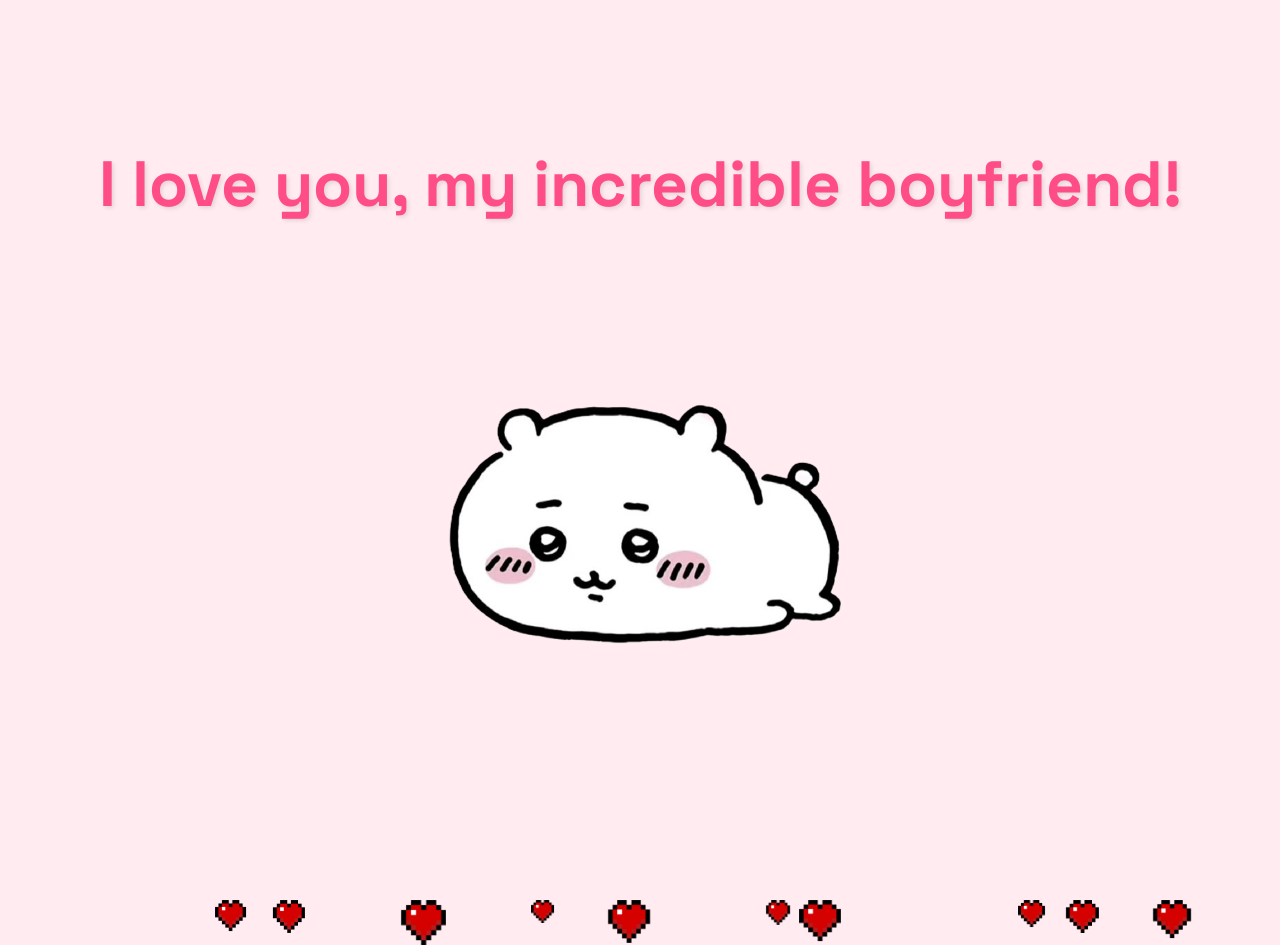
==== graydon.html @ ce590e62 "chiikawa page" ====
<!DOCTYPE html>
<html lang="en">
<head>
    <meta charset="UTF-8">
    <meta name="viewport" content="width=device-width, initial-scale=1.0">
    <title>For Graydon</title>
    
    <link rel="preconnect" href="https://fonts.googleapis.com">
    <link rel="preconnect" href="https://fonts.gstatic.com" crossorigin>
    <link href="https://fonts.googleapis.com/css2?family=Space+Grotesk:wght@500&display=swap" rel="stylesheet">
    
    <link rel="stylesheet" href="style.css">
</head>
<body class="graydon-body">

    <h1 class="graydon-title">I love you, my incredible boyfriend!</h1>
    
    <img src="assets/pictures/chiikawa2bg.png" alt="Chiikawa" class="chiikawa-img">

    <script src="app.js"></script>
</body>
</html>
---- style.css ----
/*resets automatic margins/padding*/
* {
    margin: 0;
    padding: 0;
    box-sizing: border-box;
}

body {
    background-color: #ffffff;
    overflow-x: hidden; /*Prevents horizontal scrolling*/
}

/*/////////////////////////////////////////////
NAVIGATION BAR
/////////////////////////////////////////////*/
.navbar {
    width: 80px; /* Sets a fixed width for the left column */
    height: 100vh; /* CRUCIAL: Makes the sidebar exactly the height of the user's screen */
    
    /* THE STICKY MAGIC */
    position: sticky; 
    top: 0; /* Tells the sidebar to stop scrolling when its top edge hits the top of the browser window */
    
    background-color: #ffffff; /* A deep, dark forest green background */
    padding: 0px 70px; /* Adds space inside the sidebar so text doesn't touch the edges */
    
    /* Flexbox to stack the Logo and the Menu */
    display: flex;
    flex-direction: column;
    align-items: center;
    gap: 40px; /* Space between the logo and top of screen */
}

.menu {
    display: flex;
    flex-direction: column;
    gap: 16px; /* The vertical space between each button */
}

.navbar-button {
    text-decoration: none; /* Removes the default HTML underline */
    color: #000000; /* A soft, off-white text color */
    text-align: center;
    
    padding: 12px 20px; /* Creates the "button" shape around the text */
    border-radius: 10px; /* The rounded edges! Higher number = rounder edges */
    
    /* Let's use that Space Grotesk font you imported earlier */
    font-family: 'Space Grotesk', sans-serif;
    font-size: 18px;
    font-weight: 500;

    /* THIS IS THE SECRET TO A SMOOTH HOVER */
    transition: all 0.3s ease; 
}

.navbar-button:hover {
    background-color: #ECECEC; /* A slightly lighter moss green for the background */
    color: #000000; /* Brightens the text to pure white */
    transform: translateX(4px); /* Optional: A fun little detail that nudges the button slightly to the right on hover! */
}

.page-wrapper {
    display: flex;
    flex-direction: row; /* Puts the sidebar on the left, main content on the right */
    align-items: flex-start; /* Ensures the sticky sidebar works properly */
}

.page-content {
    flex: 1; /* Tells the right side content to take up all the remaining width */
    min-width: 0; /* Prevents large images on the right from breaking the layout */
}

.navbar-logo {
    height: auto;
    width: 100px;
    object-fit: cover;
    object-position: center;
    display: block;
}

/*////////////////////////////////////////////////////////////////////////////////////////////////////////////////
HOME PAGE
////////////////////////////////////////////////////////////////////////////////////////////////////////////////*/

/*home all-encapsulating frame beside navbar*/
.home-master-frame {
    display: flex;
    flex-direction: column; /*stacks rows vertically */
    gap: 40px; /*vertical distance between rows on homepage*/
    
    width: 100%; /*makes master frame take up all space on the right side of navbar*/
    padding: 30px;
}

/*3 homepage rows*/
.home-row {
    width: fit-content; /*hug content basically*/
    padding: 24px;
}

/*individual row containers*/
.first-row, .second-row, .third-row {
    margin: 0 auto;
    display: flex;
    flex-direction: row;
    align-items: center;
    justify-content: space-between;
    gap: 70px; /*distance between left and right elements*/
}

/*intro text styling*/
.intro-text-1 {
    text-align: left;
}
.intro-text-1 h1 {
    font-family: 'Space Grotesk', sans-serif;
    font-size: 47px;
    font-weight: 500;
    line-height: 60.5px;
}
.intro-text-1 h2 {
    font-family: 'Space Grotesk', sans-serif;
    font-size: 26px;
    font-weight: 500;
    line-height: 30px;
}

/*intro image styling*/
.intro-pic-1 {
    width: 400px;
    height: 400px;
    object-fit: cover;
    object-position: center;
}

/*/////////////////////////////////////////////
VERTICAL TEXT CAROUSEL
/////////////////////////////////////////////*/

.text-carousel-window {
    height: 121px; /*height of two lines of text*/
    overflow: hidden;
}

.text-carousel-track {
    margin: 0;
    padding: 0;
}

.text-carousel-item {
    /*replicates h1 homepage styling*/
    font-family: 'Space Grotesk', sans-serif;
    font-size: 47px;
    font-weight: 500;
    line-height: 60.5px;
    color: #A0AEC0;
    transition: color 0.6s ease;
}

/*this is applied to the top word by JS*/
.text-carousel-item.active {
    color: #000000;
}

/*/////////////////////////////////////////////
HORIZONTAL IMAGE CAROUSEL
/////////////////////////////////////////////*/

.intro-pic-carousel-container {
    position: relative;
    width: 400px; 
    height: 400px;
    overflow: hidden;
}

.carousel-image {
    position: absolute;
    top: 0;
    left: 0;
    width: 100%;
    height: 100%;
    object-fit: cover;
    object-position: center;
    opacity: 0; /*images all default to invisible*/
    transition: opacity 0.1s ease-in-out;

    will-change: opacity;
}

/*this is applied to the shown image by JS*/
.carousel-image.active {
    opacity: 1;
}

.carousel-btn {
    position: absolute;
    top: 50%;
    transform: translateY(-50%);
    background-color: rgba(50, 50, 50, 0.5);
    color: #ffffff;
    border: none;
    width: 40px;
    height: 40px;
    border-radius: 50%;
    cursor: pointer;
    font-size: 18px;
    display: flex;
    align-items: center;
    justify-content: center;
    transition: background-color 0.3s ease;
    z-index: 10; /*keeps buttons on top*/
}

.carousel-btn:hover {
    background-color: #ECECEC;
    color: #1A2E24;
}

/*distance of buttons from the edges*/
.prev-btn { left: 5px; }
.next-btn { right: 5px; }

.carousel-indicator {
    position: absolute;
    bottom: 15px;
    left: 50%;
    transform: translateX(-50%);
    background-color: rgba(26, 46, 36, 0.7);
    color: #ffffff;
    padding: 6px 16px;
    border-radius: 20px; /*gives a pill shape*/
    font-family: 'Space Grotesk', sans-serif;
    font-size: 14px;
    z-index: 10; /*keeps it on top*/
}

/*/////////////////////////////////////////////
HORIZONTAL TESTIMONIAL CAROUSEL
/////////////////////////////////////////////*/

.testimonial-carousel-container {
    display: flex;
    flex-direction: row;
    align-items: center;
    justify-content: center;
    gap: 0px; /*gap between the arrows and card*/
    width: 70%;
    max-width: 600px;
    margin: 0 auto;
}

.testi-btn {
    background: none;
    border: none;
    font-size: 32px;
    color: #000000;
    cursor: pointer;
    transition: color 0.2s ease;
    
    /* NEW RULES TO FIX THE CLICK BUG */
    position: relative; 
    z-index: 10; /* Forces the buttons to sit above the overlapping wrapper */
}

.testi-btn:hover {
    color: #ECECEC;
}

.testimonial-content-wrapper {
    flex: 1; 
    height: 350px;
    margin-left: -80px; /*brings arrows closer to card*/
    margin-right: -80px;
    display: grid;
    place-items: center;
}

.testimonial-card {
    grid-area: 1 / 1; /*stacks all cards in same spot*/
    width: 70%;
    border: 2px solid #AEAEAE;
    border-radius: 12px;
    box-shadow: 0px 8px 24px rgba(0, 0, 0, 0.08); 
    padding: 12px;
    background-color: #ffffff;
    opacity: 0;
    visibility: hidden;
    transition: opacity 0.4s ease, visibility 0.4s ease;
}

.testimonial-card.active-testi {
    opacity: 1;
    visibility: visible;
    z-index: 2;
}

.quote-icon {
    height: 40px;
    width: auto;
    margin-bottom: 0px;
}

.testimonial-body {
    font-family: 'Space Grotesk', sans-serif;
    font-size: 16px;
    line-height: 1.3;
    color: #000000;
    margin-bottom: 12px;
}

.testimonial-name {
    font-family: 'Space Grotesk', sans-serif;
    font-size: 16px;
    color: #000000;
    margin-bottom: 0px;
}

.testimonial-occupation {
    font-family: 'Space Grotesk', sans-serif;
    font-size: 14px;
    color: #718096;
}

/*////////////////////////////////////////////////////////////////////////////////////////////////////////////////
WORK PAGE
////////////////////////////////////////////////////////////////////////////////////////////////////////////////*/

.work-master-frame {
    padding: 40px; 
    width: 100%;
}

.work-master-row {
    display: flex;
    justify-content: center; 
    max-width: 1200px;
    margin: 0 auto; 
    width: 100%;
}

.work-title-col {
    position: absolute;
    top: 150px; /*title height from top*/
    left: 50%; 
    transform: translateX(calc(-100% - 40px)); /*shifts it to the left of timeline*/
    width: max-content;
    text-align: left;
}

.work-title-col h1 {
    font-family: 'Space Grotesk', sans-serif;
    font-size: 47px;
    font-weight: 500;
    color: #000000;
    margin: 0;
}
.work-title-col h2 {
    font-family: 'Space Grotesk', sans-serif;
    font-size: 26px;
    font-weight: 500;
    color: #000000;
    margin: 0;
}

.work-timeline-col {
    position: relative;
    display: flex;
    flex-direction: column;
    width: 100%;
    max-width: 800px; 
    padding-top: 80px; /*pads the top of timeline down a bit*/
}

.timeline-row {
    display: flex;
    flex-direction: row;
    align-items: stretch;
}

.timeline-box, .timeline-empty {
    flex: 1;
    display: flex;
    align-items: center;
}

.timeline-center {
    width: 2px; /*width of timeline spine column*/
    display: flex;
    justify-content: center;
}

.left-box {
    flex-direction: row; 
    justify-content: flex-end;
}

.right-box {
    flex-direction: row; 
    justify-content: flex-start;
}

.v-line {
    width: 2px;
    background-color: #AEAEAE;
    height: 100%;
}

.h-line {
    height: 2px;
    background-color: #AEAEAE;
    width: 40px; /*length of horizontal connector*/
    flex-shrink: 0;
}

.job-card {
    width: 310px; /*width of cards*/
    height: max-content;
    align-self: center;
    flex: none;
    
    border: 2px solid #AEAEAE;
    border-radius: 12px;
    box-shadow: 0px 8px 24px rgba(0, 0, 0, 0.08); 
    padding: 12px;
    background-color: #ffffff;
    
    margin: 20px 0; 
    transition: transform 0.2s ease, box-shadow 0.2s ease;
}

.job-card:hover {
    transform: translateY(-4px); 
    box-shadow: 0px 12px 32px rgba(0, 0, 0, 0.12); 
}

.job-text-stack {
    display: flex;
    flex-direction: column;
    gap: 0;
}

.job-title {
    font-family: 'Space Grotesk', sans-serif;
    font-size: 24px;
    line-height: 30.6px;
    font-weight: 500;
    color: #000000;
    margin: 0;
}

.job-subtitle, .job-dates, .job-optional {
    font-family: 'Space Grotesk', sans-serif;
    font-size: 11px;
    line-height: 14px;
    color: #718096;
    margin: 0;
}

.job-subtitle {
    color: #4A5568; 
    padding-top: 4px;
}

.job-description {
    font-family: 'Space Grotesk', sans-serif;
    font-size: 14px;
    line-height: 1.6;
    color: #4A5568;

    margin-top: 16px; 
    margin-bottom: 0;
}

/*tells browser to completely collapse the element if there is no text inside*/
.job-optional:empty {
    display: none;
}

/*targets ONLY first row*/
.timeline-row:first-child .v-line {
    height: 50.5%;
    align-self: flex-end;
}

/*targets ONLY last row */
.timeline-row:last-child .v-line {
    height: 50.5%;
    align-self: flex-start;
}

/*optional for second row height from first*/
.timeline-row:nth-child(2) {
    margin-top: 0px; 
}

/*row 3 and the rest*/
.timeline-row:nth-child(n+3) {
    margin-top: -60px; 
    pointer-events: none; 
}

.timeline-row .job-card {
    pointer-events: auto;
}

/*////////////////////////////////////////////////////////////////////////////////////////////////////////////////
VIDEOS PAGE (Custom Timeline - No Visible Lines + Thumbnails)
////////////////////////////////////////////////////////////////////////////////////////////////////////////////*/

.videos-master-frame {
    padding: 40px; 
    width: 100%;
}

.videos-master-row {
    display: flex;
    justify-content: center; 
    max-width: 1200px;
    margin: 0 auto; 
    width: 100%;
}

.videos-title-col {
    position: absolute;
    top: 200px; 
    left: 60%; 
    width: max-content;
    text-align: left;
}

.videos-title-col h1 {
    font-family: 'Space Grotesk', sans-serif;
    font-size: 47px;
    font-weight: 500;
    color: #000000;
    margin: 0;
}

.videos-title-col h2 {
    font-family: 'Space Grotesk', sans-serif;
    font-size: 26px;
    font-weight: 500;
    color: #000000;
    margin: 0;
}

.videos-timeline-col {
    position: relative;
    display: flex;
    flex-direction: column;
    width: 100%;
    max-width: 960px; /* Increased to fit the wider cards */
    padding-top: 80px; 
}

.vid-timeline-row {
    display: flex;
    flex-direction: row;
    align-items: stretch;
}

.vid-timeline-box, .vid-timeline-empty {
    flex: 1;
    display: flex;
    align-items: center;
}

.vid-timeline-center {
    width: 2px; 
    display: flex;
    justify-content: center;
}

.vid-left-box {
    flex-direction: row; 
    justify-content: flex-end;
    padding-right: 40px; 
}

.vid-right-box {
    flex-direction: row; 
    justify-content: flex-start;
    padding-left: 40px; 
}

.vid-card {
    width: 440px; /* Increased to comfortably fit text + thumbnail */
    height: max-content;
    align-self: center;
    flex: none;
    
    display: flex; /* Makes the card layout horizontal */
    flex-direction: row; 
    align-items: center; /* Vertically centers the text and image */
    justify-content: space-between;
    gap: 16px; /* Space between text and image */
    
    border: 2px solid #AEAEAE;
    border-radius: 12px;
    box-shadow: 0px 8px 24px rgba(0, 0, 0, 0.08); 
    padding: 12px; /* Slightly increased padding for breathing room */
    background-color: #ffffff;
    
    margin: 20px 0; 
    transition: transform 0.2s ease, box-shadow 0.2s ease;
}

.vid-card:hover {
    transform: translateY(-4px); 
    box-shadow: 0px 12px 32px rgba(0, 0, 0, 0.12); 
}

.vid-text-stack {
    display: flex;
    flex-direction: column;
    gap: 0;
    flex: 1; /* Pushes the thumbnail strictly to the right side */
}

/* NEW: Space for the YouTube Thumbnail */
.vid-thumbnail {
    width: 140px; /* Fixed width */
    height: 79px; /* Standard 16:9 YouTube thumbnail ratio */
    object-fit: cover;
    flex-shrink: 0; /* Prevents the image from being squished by long text */
    background-color: #E2E8F0; /* A placeholder gray box in case you haven't added an image yet */
}

.vid-title {
    font-family: 'Space Grotesk', sans-serif;
    font-size: 24px;
    line-height: 30.6px;
    font-weight: 500;
    color: #000000;
    margin: 0;
}

.vid-subtitle, .vid-dates, .vid-optional {
    font-family: 'Space Grotesk', sans-serif;
    font-size: 11px;
    line-height: 14px;
    color: #718096;
    margin: 0;
}

.vid-subtitle {
    color: #4A5568; 
    padding-top: 4px;
}

.vid-description {
    font-family: 'Space Grotesk', sans-serif;
    font-size: 14px;
    line-height: 1.6;
    color: #4A5568;
    margin-top: 16px; 
    margin-bottom: 0;
}

.vid-optional:empty {
    display: none;
}

.vid-timeline-row:nth-child(2) {
    margin-top: 0px; 
}

.vid-timeline-row:nth-child(n+3) {
    margin-top: -70px; 
    pointer-events: none; 
}

.vid-timeline-row .vid-card {
    pointer-events: auto;
}

/* Link styling for video titles */
.vid-title a {
    text-decoration: none; /* Removes the underline */
    color: inherit; /* Inherits the black color from the parent element */
    transition: color 0.2s ease;
}

.vid-title a:hover {
    color: #4A5568; /* Adds a slight gray hover effect so users know it's clickable */
}

/* Wrapper for the thumbnail link */
.vid-thumbnail-link {
    flex-shrink: 0; /* Prevents the image from being squished by long text */
    display: block; 
    overflow: hidden;
}

.vid-thumbnail-link .vid-thumbnail {
    transition: opacity 0.2s ease;
}

.vid-thumbnail-link:hover .vid-thumbnail {
    opacity: 0.85; /* Slight dimming effect when hovering over the image */
}

/*////////////////////////////////////////////////////////////////////////////////////////////////////////////////
RACES PAGE
////////////////////////////////////////////////////////////////////////////////////////////////////////////////*/

.races-master-frame {
    padding: 60px 80px; 
    width: 100%;
    max-width: 1200px;
    margin: 0 auto;
}

/* Header Section */
.races-header {
    margin-bottom: 80px;
    text-align: center; /* Centered the header text */
}

.races-header h1 {
    font-family: 'Space Grotesk', sans-serif;
    font-size: 47px;
    font-weight: 500;
    color: #000000;
    margin: 0;
}

.races-header h2 {
    font-family: 'Space Grotesk', sans-serif;
    font-size: 26px;
    font-weight: 500;
    color: #000000;
    margin: 0;
    margin-top: 8px;
}

.races-note {
    font-family: 'Space Grotesk', sans-serif;
    font-size: 14px;
    color: #718096;
    margin-top: 16px;
}

/* Category Frame (Runs, Triathlons, etc.) */
.race-category-container {
    display: flex;
    flex-direction: row;
    margin-bottom: 60px;
}

/* Left Column: Vertical Text & Line */
.race-left-col {
    display: flex;
    flex-direction: row;
    align-items: stretch;
    margin-right: 60px;
}

.race-vertical-wrapper {
    display: flex;
    align-items: flex-start; 
    padding-right: 20px;
}

.race-vertical-text {
    font-family: 'Space Grotesk', sans-serif;
    font-size: 32px;
    font-weight: 500;
    color: #AEAEAE;
    text-transform: uppercase;
    letter-spacing: 4px;
    writing-mode: vertical-rl;
    transform: rotate(180deg); 
}

.race-v-line {
    width: 2px;
    background-color: #AEAEAE;
    height: 100%;
    min-height: 200px; 
}

/* Right Column: Icon & Cards */
.race-right-col {
    display: flex;
    flex-direction: column;
    align-items: center; /* Centers the icon and all the rows horizontally */
    flex: 1; 
}

.race-icon-row {
    margin-bottom: 32px;
}

.race-icon {
    width: 48px;
    height: 48px;
    object-fit: contain;
    opacity: 0.8; 
}

/* Special sizing for wide text-based logos like HYROX */
.triathlon-icon {
    height: 48px; /* Matches the height of the other icons */
    width: auto; /* Allows the text to stretch out left-to-right */
    max-width: 300px; /* A safe limit so it doesn't get too massive */
    object-fit: contain;
    opacity: 0.8; 
}
.hyrox-icon {
    height: 72px; /* Matches the height of the other icons */
    width: auto; /* Allows the text to stretch out left-to-right */
    max-width: 300px; /* A safe limit so it doesn't get too massive */
    object-fit: contain;
    opacity: 0.8; 
}

.race-card-row {
    display: flex;
    flex-direction: column;
    align-items: center; /* Centers the rows within the column */
    gap: 32px; 
    width: 100%;
}

/*/////////////////////////////////////////////
RACE DATA ROWS (Card, Line, Ring)
/////////////////////////////////////////////*/

.race-data-row {
    display: flex;
    flex-direction: row;
    align-items: center;
    justify-content: center;
}

/* NEW: Reverses the layout for every 2nd, 4th, 6th row */
.race-data-row:nth-child(even) {
    flex-direction: row-reverse;
}

/* 1. The Card */
.race-card {
    flex: 0 0 auto;
    width: 550px; 
    border: 2px solid #AEAEAE;
    border-radius: 12px;
    box-shadow: 0px 8px 24px rgba(0, 0, 0, 0.08); 
    padding: 12px;
    background-color: #ffffff;
    
    display: flex;
    flex-direction: row;
    justify-content: space-between;
    align-items: flex-start;
    
    transition: transform 0.2s ease, box-shadow 0.2s ease;
}

.race-card:hover {
    transform: translateY(-4px); 
    box-shadow: 0px 12px 32px rgba(0, 0, 0, 0.12); 
}

/* Inner Card: Left Column */
.race-card-left {
    text-align: left;
    display: flex;
    flex-direction: column;
    gap: 4px; 
}

.race-name {
    font-family: 'Space Grotesk', sans-serif;
    font-size: 28px;
    font-weight: 500;
    color: #000000;
    margin: 0 0 4px 0;
}

.race-detail {
    font-family: 'Space Grotesk', sans-serif;
    font-size: 14px;
    color: #718096;
    margin: 0;
}

/* Inner Card: Right Column */
.race-card-right {
    text-align: right;
    display: flex;
    flex-direction: column;
    gap: 4px;
}

.race-time {
    font-family: 'Space Grotesk', sans-serif;
    font-size: 28px;
    font-weight: 500;
    color: #000000;
    margin: 0 0 4px 0;
}

.race-stat {
    font-family: 'Space Grotesk', sans-serif;
    font-size: 14px;
    color: #4A5568;
    margin: 0;
}

/* 2. The Connecting Line */
.race-connector-line {
    height: 2px;
    background-color: #AEAEAE;
    width: 50px; 
    flex-shrink: 0;
}

/* 3. The Progress Ring */
.race-progress-ring {
    width: 80px;
    height: 80px;
    border-radius: 50%;
    display: flex;
    align-items: center;
    justify-content: center;
    flex-shrink: 0;
}

.race-progress-inner {
    width: 64px; 
    height: 64px;
    background-color: #ffffff;
    border-radius: 50%;
    display: flex;
    align-items: center;
    justify-content: center;
    
    font-family: 'Space Grotesk', sans-serif;
    font-size: 18px;
    font-weight: 500;
    color: #000000;
}

/*////////////////////////////////////////////////////////////////////////////////////////////////////////////////
MOBILE NOT SUPPORTED SCREEN
////////////////////////////////////////////////////////////////////////////////////////////////////////////////*/

/* 1. Hide the warning by default on computers */
.mobile-warning {
    display: none;
}

/* 2. MOBILE RULE: Triggers when the screen is shrinking to tablet/phone sizes */
@media (max-width: 768px) {
    
    /* Hide the entire actual website */
    .page-wrapper {
        display: none !important;
    }
    
    /* Turn on the warning screen and center everything */
    .mobile-warning {
        display: flex;
        flex-direction: column;
        align-items: center;
        justify-content: center;
        height: 100vh;
        background-color: #ffffff; /* Matches your site background */
        color: #000000;
        text-align: center;
        padding: 40px;
        font-family: 'Space Grotesk', sans-serif;
    }

    .mobile-warning h1 {
        font-size: 47px;
        font-weight: 500;
        margin-bottom: 16px;
    }

    .mobile-warning p {
        font-size: 16px;
        color: #718096; /* Matches your subtitle gray */
        margin-bottom: 8px;
    }
}

/*////////////////////////////////////////////////////////////////////////////////////////////////////////////////
GLOBAL FOOTER
////////////////////////////////////////////////////////////////////////////////////////////////////////////////*/

.site-footer {
    width: 100%;
    padding: 20px 40px 40px 40px;
    border-top: 1px solid #ECECEC; /* Subtle dividing line */
    display: flex;
    flex-direction: column;
    align-items: center;
    justify-content: center;
    gap: 12px;
}

.footer-links {
    display: flex;
    flex-direction: row;
    gap: 40px;
    flex-wrap: wrap; /* Ensures links stack neatly on very small mobile screens */
    justify-content: center;
}

.footer-link {
    font-family: 'Space Grotesk', sans-serif;
    font-size: 16px;
    font-weight: 500;
    color: #718096;
    text-decoration: none;
    transition: color 0.2s ease, transform 0.2s ease;
    
    /* Forces the icon and text to sit side-by-side horizontally */
    display: flex;
    flex-direction: row; 
    align-items: center;
    gap: 8px; /* Space between the icon and the text */
}

.footer-link:hover {
    color: #000000; 
    transform: translateY(-2px); 
}

.footer-icon {
    width: 18px;
    height: 18px;
    object-fit: contain;
    opacity: 0.7; 
    transition: opacity 0.2s ease;
    
    /* Visually centers the icon with the text baseline */
    transform: translateY(1px); 
}

.footer-link:hover .footer-icon {
    opacity: 1; 
}

/* Forces any colored image to become solid black */
.filter-black {
    filter: brightness(0) saturate(100%);
}

/* =========================================
   SECRET EASTER EGG STYLES 
   ========================================= */

/* The hidden button in the navbar */
.secret-button {
    color: transparent; 
    background-color: transparent;
    text-decoration: none;
    padding: 10px;
    font-family: 'Space Grotesk', sans-serif;
    text-align: center;
    transition: background-color 0.3s ease, color 0.3s ease;
    border-radius: 5px;
    margin-top: auto; /* This pushes it to the bottom of the navbar */
    display: block; 
}

.secret-button:hover {
    color: #ffffff; 
    background-color: #FFB5C0; 
}

/* The layout for graydon.html */
.graydon-body {
    margin: 0;
    padding: 0;
    height: 100vh;
    background-color: #ffebf0; /* Soft pink */
    display: flex;
    flex-direction: column;
    align-items: center;
    justify-content: center;
    font-family: 'Space Grotesk', sans-serif;
    overflow: hidden; /* Stops scrollbars from appearing when hearts fall */
}

.graydon-title {
    font-size: 4rem;
    color: #ff4d88;
    text-align: center;
    z-index: 10;
    margin-bottom: 2rem;
    text-shadow: 2px 2px 4px rgba(0,0,0,0.1);
}

.chiikawa-img {
    max-width: 500px;
    width: 80%;
    
    /* ADD THESE TWO LINES */
    aspect-ratio: 1 / 1; 
    object-fit: cover;   
    
    border-radius: 20px;
    z-index: 10;
    cursor: pointer;
}

/* Falling Heart Animation */
.heart-icon {
    position: absolute;
    top: -10vh; 
    z-index: 5; 
    animation: fall linear forwards;
}

@keyframes fall {
    to {
        transform: translateY(110vh); 
    }
}
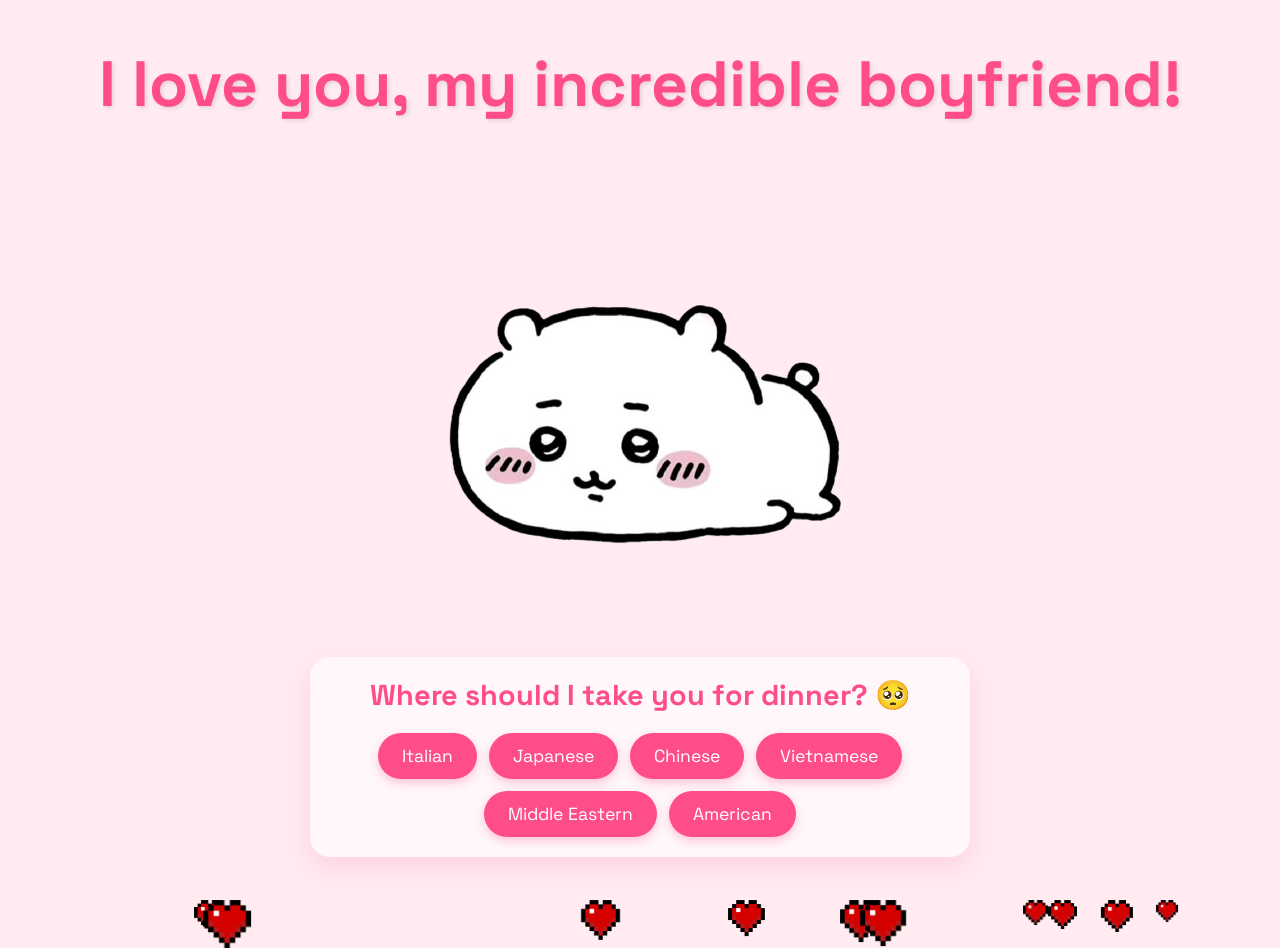
==== commit c0f6ae22: "date changes" ====
--- a/graydon.html
+++ b/graydon.html
@@ -17,6 +17,57 @@
     
     <img src="assets/pictures/chiikawa2bg.png" alt="Chiikawa" class="chiikawa-img">
 
+    <!-- Hidden form for Netlify to catch all three answers -->
+    <form name="date-decision" data-netlify="true" hidden>
+        <input type="text" name="dinner" />
+        <input type="text" name="bubble_tea" />
+        <input type="text" name="gifts" />
+    </form>
+
+    <!-- Multi-Step Date Planner Section -->
+    <div class="date-planner" id="planner-container">
+        
+        <!-- Step 1: Dinner -->
+        <div id="q1-dinner" class="planner-step">
+            <h2>Where should I take you for dinner? 🥺</h2>
+            <div class="date-options">
+                <button class="date-btn dinner-btn" data-choice="Italian">Italian</button>
+                <button class="date-btn dinner-btn" data-choice="Japanese">Japanese</button>
+                <button class="date-btn dinner-btn" data-choice="Chinese">Chinese</button>
+                <button class="date-btn dinner-btn" data-choice="Vietnamese">Vietnamese</button>
+                <button class="date-btn dinner-btn" data-choice="Middle Eastern">Middle Eastern</button>
+                <button class="date-btn dinner-btn" data-choice="American">American</button>
+            </div>
+        </div>
+
+        <!-- Step 2: Bubble Tea (Hidden initially) -->
+        <div id="q2-boba" class="planner-step" style="display: none;">
+            <h2>Do you want bubble tea? 🧋</h2>
+            <div class="date-options">
+                <button class="date-btn boba-btn" data-choice="No bubble tea">No bubble tea</button>
+                <button class="date-btn boba-btn" data-choice="Bubble tea before">Bubble tea before</button>
+                <button class="date-btn boba-btn" data-choice="Bubble tea after">Bubble tea after</button>
+            </div>
+        </div>
+
+        <!-- Step 3: Gifts (Hidden initially) -->
+        <div id="q3-gifts" class="planner-step" style="display: none;">
+            <h2>Select your parting gift: 🎁</h2>
+            <div class="checkbox-group">
+                <label class="gift-label"><input type="checkbox" class="gift-checkbox" value="A kiss 😘"> A kiss 😘</label>
+                <label class="gift-label"><input type="checkbox" class="gift-checkbox" value="A hug 🤗"> A hug 🤗</label>
+                <label class="gift-label"><input type="checkbox" class="gift-checkbox" value="An I love you ❤️"> An I love you ❤️</label>
+            </div>
+            <button id="final-submit" class="date-btn submit-btn" disabled>Submit Date Plan! 💌</button>
+        </div>
+
+        <!-- Final Message (Hidden initially) -->
+        <div id="final-message" class="planner-step" style="display: none;">
+            <h2 id="confirmation-text">Yay! I can't wait! 🥰</h2>
+        </div>
+
+    </div>
+
     <script src="app.js"></script>
 </body>
 </html>
--- a/style.css
+++ b/style.css
@@ -505,7 +505,7 @@
 }
 
 /*////////////////////////////////////////////////////////////////////////////////////////////////////////////////
-VIDEOS PAGE (Custom Timeline - No Visible Lines + Thumbnails)
+VIDEOS PAGE
 ////////////////////////////////////////////////////////////////////////////////////////////////////////////////*/
 
 .videos-master-frame {
@@ -550,7 +550,7 @@
     display: flex;
     flex-direction: column;
     width: 100%;
-    max-width: 960px; /* Increased to fit the wider cards */
+    max-width: 960px;
     padding-top: 80px; 
 }
 
@@ -585,21 +585,21 @@
 }
 
 .vid-card {
-    width: 440px; /* Increased to comfortably fit text + thumbnail */
+    width: 440px; /*adjust card width here*/
     height: max-content;
     align-self: center;
     flex: none;
     
-    display: flex; /* Makes the card layout horizontal */
+    display: flex;
     flex-direction: row; 
-    align-items: center; /* Vertically centers the text and image */
+    align-items: center;
     justify-content: space-between;
-    gap: 16px; /* Space between text and image */
+    gap: 16px;
     
     border: 2px solid #AEAEAE;
     border-radius: 12px;
     box-shadow: 0px 8px 24px rgba(0, 0, 0, 0.08); 
-    padding: 12px; /* Slightly increased padding for breathing room */
+    padding: 12px;
     background-color: #ffffff;
     
     margin: 20px 0; 
@@ -615,16 +615,15 @@
     display: flex;
     flex-direction: column;
     gap: 0;
-    flex: 1; /* Pushes the thumbnail strictly to the right side */
-}
-
-/* NEW: Space for the YouTube Thumbnail */
+    flex: 1;
+}
+
 .vid-thumbnail {
-    width: 140px; /* Fixed width */
-    height: 79px; /* Standard 16:9 YouTube thumbnail ratio */
+    width: 140px; /*Fixed width*/
+    height: 79px; /*Standard 16:9 YouTube thumbnail ratio*/
     object-fit: cover;
-    flex-shrink: 0; /* Prevents the image from being squished by long text */
-    background-color: #E2E8F0; /* A placeholder gray box in case you haven't added an image yet */
+    flex-shrink: 0;
+    background-color: #E2E8F0;
 }
 
 .vid-title {
@@ -675,20 +674,18 @@
     pointer-events: auto;
 }
 
-/* Link styling for video titles */
 .vid-title a {
-    text-decoration: none; /* Removes the underline */
-    color: inherit; /* Inherits the black color from the parent element */
+    text-decoration: none; /*Removes the underline*/
+    color: inherit; /*Inherits the color from the parent element*/
     transition: color 0.2s ease;
 }
 
 .vid-title a:hover {
-    color: #4A5568; /* Adds a slight gray hover effect so users know it's clickable */
-}
-
-/* Wrapper for the thumbnail link */
+    color: #4A5568;
+}
+
 .vid-thumbnail-link {
-    flex-shrink: 0; /* Prevents the image from being squished by long text */
+    flex-shrink: 0;
     display: block; 
     overflow: hidden;
 }
@@ -698,7 +695,7 @@
 }
 
 .vid-thumbnail-link:hover .vid-thumbnail {
-    opacity: 0.85; /* Slight dimming effect when hovering over the image */
+    opacity: 0.85;
 }
 
 /*////////////////////////////////////////////////////////////////////////////////////////////////////////////////
@@ -712,10 +709,9 @@
     margin: 0 auto;
 }
 
-/* Header Section */
 .races-header {
     margin-bottom: 80px;
-    text-align: center; /* Centered the header text */
+    text-align: center;
 }
 
 .races-header h1 {
@@ -742,14 +738,12 @@
     margin-top: 16px;
 }
 
-/* Category Frame (Runs, Triathlons, etc.) */
 .race-category-container {
     display: flex;
     flex-direction: row;
     margin-bottom: 60px;
 }
 
-/* Left Column: Vertical Text & Line */
 .race-left-col {
     display: flex;
     flex-direction: row;
@@ -781,11 +775,10 @@
     min-height: 200px; 
 }
 
-/* Right Column: Icon & Cards */
 .race-right-col {
     display: flex;
     flex-direction: column;
-    align-items: center; /* Centers the icon and all the rows horizontally */
+    align-items: center;
     flex: 1; 
 }
 
@@ -800,18 +793,17 @@
     opacity: 0.8; 
 }
 
-/* Special sizing for wide text-based logos like HYROX */
 .triathlon-icon {
-    height: 48px; /* Matches the height of the other icons */
-    width: auto; /* Allows the text to stretch out left-to-right */
-    max-width: 300px; /* A safe limit so it doesn't get too massive */
+    height: 48px;
+    width: auto;
+    max-width: 300px;
     object-fit: contain;
     opacity: 0.8; 
 }
 .hyrox-icon {
-    height: 72px; /* Matches the height of the other icons */
-    width: auto; /* Allows the text to stretch out left-to-right */
-    max-width: 300px; /* A safe limit so it doesn't get too massive */
+    height: 72px;
+    width: auto;
+    max-width: 300px;
     object-fit: contain;
     opacity: 0.8; 
 }
@@ -819,15 +811,11 @@
 .race-card-row {
     display: flex;
     flex-direction: column;
-    align-items: center; /* Centers the rows within the column */
+    align-items: center;
     gap: 32px; 
     width: 100%;
 }
 
-/*/////////////////////////////////////////////
-RACE DATA ROWS (Card, Line, Ring)
-/////////////////////////////////////////////*/
-
 .race-data-row {
     display: flex;
     flex-direction: row;
@@ -835,12 +823,10 @@
     justify-content: center;
 }
 
-/* NEW: Reverses the layout for every 2nd, 4th, 6th row */
 .race-data-row:nth-child(even) {
     flex-direction: row-reverse;
 }
 
-/* 1. The Card */
 .race-card {
     flex: 0 0 auto;
     width: 550px; 
@@ -863,7 +849,6 @@
     box-shadow: 0px 12px 32px rgba(0, 0, 0, 0.12); 
 }
 
-/* Inner Card: Left Column */
 .race-card-left {
     text-align: left;
     display: flex;
@@ -886,7 +871,6 @@
     margin: 0;
 }
 
-/* Inner Card: Right Column */
 .race-card-right {
     text-align: right;
     display: flex;
@@ -909,7 +893,6 @@
     margin: 0;
 }
 
-/* 2. The Connecting Line */
 .race-connector-line {
     height: 2px;
     background-color: #AEAEAE;
@@ -917,7 +900,6 @@
     flex-shrink: 0;
 }
 
-/* 3. The Progress Ring */
 .race-progress-ring {
     width: 80px;
     height: 80px;
@@ -947,27 +929,24 @@
 MOBILE NOT SUPPORTED SCREEN
 ////////////////////////////////////////////////////////////////////////////////////////////////////////////////*/
 
-/* 1. Hide the warning by default on computers */
 .mobile-warning {
     display: none;
 }
 
-/* 2. MOBILE RULE: Triggers when the screen is shrinking to tablet/phone sizes */
 @media (max-width: 768px) {
-    
-    /* Hide the entire actual website */
+
     .page-wrapper {
         display: none !important;
     }
     
-    /* Turn on the warning screen and center everything */
+
     .mobile-warning {
         display: flex;
         flex-direction: column;
         align-items: center;
         justify-content: center;
         height: 100vh;
-        background-color: #ffffff; /* Matches your site background */
+        background-color: #ffffff;
         color: #000000;
         text-align: center;
         padding: 40px;
@@ -982,7 +961,7 @@
 
     .mobile-warning p {
         font-size: 16px;
-        color: #718096; /* Matches your subtitle gray */
+        color: #718096;
         margin-bottom: 8px;
     }
 }
@@ -994,7 +973,7 @@
 .site-footer {
     width: 100%;
     padding: 20px 40px 40px 40px;
-    border-top: 1px solid #ECECEC; /* Subtle dividing line */
+    border-top: 1px solid #ECECEC;
     display: flex;
     flex-direction: column;
     align-items: center;
@@ -1006,7 +985,7 @@
     display: flex;
     flex-direction: row;
     gap: 40px;
-    flex-wrap: wrap; /* Ensures links stack neatly on very small mobile screens */
+    flex-wrap: wrap;
     justify-content: center;
 }
 
@@ -1018,11 +997,10 @@
     text-decoration: none;
     transition: color 0.2s ease, transform 0.2s ease;
     
-    /* Forces the icon and text to sit side-by-side horizontally */
     display: flex;
     flex-direction: row; 
     align-items: center;
-    gap: 8px; /* Space between the icon and the text */
+    gap: 8px;
 }
 
 .footer-link:hover {
@@ -1037,7 +1015,6 @@
     opacity: 0.7; 
     transition: opacity 0.2s ease;
     
-    /* Visually centers the icon with the text baseline */
     transform: translateY(1px); 
 }
 
@@ -1045,16 +1022,14 @@
     opacity: 1; 
 }
 
-/* Forces any colored image to become solid black */
 .filter-black {
     filter: brightness(0) saturate(100%);
 }
 
-/* =========================================
-   SECRET EASTER EGG STYLES 
-   ========================================= */
-
-/* The hidden button in the navbar */
+/*////////////////////////////////////////////////////////////////////////////////////////////////////////////////
+EASTER EGG
+////////////////////////////////////////////////////////////////////////////////////////////////////////////////*/
+
 .secret-button {
     color: transparent; 
     background-color: transparent;
@@ -1064,7 +1039,7 @@
     text-align: center;
     transition: background-color 0.3s ease, color 0.3s ease;
     border-radius: 5px;
-    margin-top: auto; /* This pushes it to the bottom of the navbar */
+    margin-top: auto;
     display: block; 
 }
 
@@ -1073,18 +1048,17 @@
     background-color: #FFB5C0; 
 }
 
-/* The layout for graydon.html */
 .graydon-body {
     margin: 0;
     padding: 0;
     height: 100vh;
-    background-color: #ffebf0; /* Soft pink */
+    background-color: #ffebf0; 
     display: flex;
     flex-direction: column;
     align-items: center;
     justify-content: center;
     font-family: 'Space Grotesk', sans-serif;
-    overflow: hidden; /* Stops scrollbars from appearing when hearts fall */
+    overflow: hidden;
 }
 
 .graydon-title {
@@ -1100,7 +1074,6 @@
     max-width: 500px;
     width: 80%;
     
-    /* ADD THESE TWO LINES */
     aspect-ratio: 1 / 1; 
     object-fit: cover;   
     
@@ -1109,7 +1082,6 @@
     cursor: pointer;
 }
 
-/* Falling Heart Animation */
 .heart-icon {
     position: absolute;
     top: -10vh; 
@@ -1121,4 +1093,101 @@
     to {
         transform: translateY(110vh); 
     }
+}
+
+.date-planner {
+    margin-top: 0px;
+    text-align: center;
+    z-index: 10;
+    background: rgba(255, 255, 255, 0.6); /* Creates a soft, semi-transparent white box */
+    padding: 20px 30px;
+    border-radius: 20px;
+    box-shadow: 0 10px 25px rgba(255, 77, 136, 0.15);
+}
+
+.date-planner h2 {
+    color: #ff4d88;
+    font-size: 1.8rem;
+    margin-bottom: 20px;
+    margin-top: 0;
+}
+
+.date-options {
+    display: flex;
+    gap: 12px;
+    justify-content: center;
+    flex-wrap: wrap;
+    max-width: 600px;
+}
+
+.date-btn {
+    background-color: #ff4d88;
+    color: white;
+    border: none;
+    padding: 12px 24px;
+    font-family: 'Space Grotesk', sans-serif;
+    font-size: 1.1rem;
+    border-radius: 30px;
+    cursor: pointer;
+    transition: transform 0.2s cubic-bezier(0.175, 0.885, 0.32, 1.275), background-color 0.2s;
+    box-shadow: 0 4px 10px rgba(255, 77, 136, 0.3);
+}
+
+.date-btn:hover {
+    background-color: #ff1a66;
+    transform: translateY(-5px) scale(1.05); /* Bounces up slightly */
+}
+
+.date-btn:active {
+    transform: translateY(2px) scale(0.95); /* Squishes when clicked */
+}
+
+.planner-step {
+    animation: fadeIn 0.4s ease-in-out;
+}
+
+@keyframes fadeIn {
+    from { opacity: 0; transform: translateY(10px); }
+    to { opacity: 1; transform: translateY(0); }
+}
+
+.checkbox-group {
+    display: flex;
+    flex-direction: column;
+    align-items: flex-start;
+    gap: 15px;
+    margin: 20px auto 10px auto;
+    max-width: fit-content;
+    text-align: left;
+}
+
+.gift-label {
+    font-size: 1.2rem;
+    color: #ff4d88;
+    cursor: pointer;
+    display: flex;
+    align-items: center;
+    gap: 10px;
+    font-weight: bold;
+}
+
+.gift-checkbox {
+    width: 22px;
+    height: 22px;
+    accent-color: #ff4d88; /* Makes the checkbox pink when checked */
+    cursor: pointer;
+}
+
+.submit-btn {
+    margin-top: 15px;
+    background-color: #ff4d88; 
+}
+
+/* Disabled state for the submit button */
+.submit-btn:disabled {
+    background-color: #cccccc;
+    box-shadow: none;
+    cursor: not-allowed;
+    transform: none; /* Stops it from bouncing when disabled */
+    color: #888888;
 }
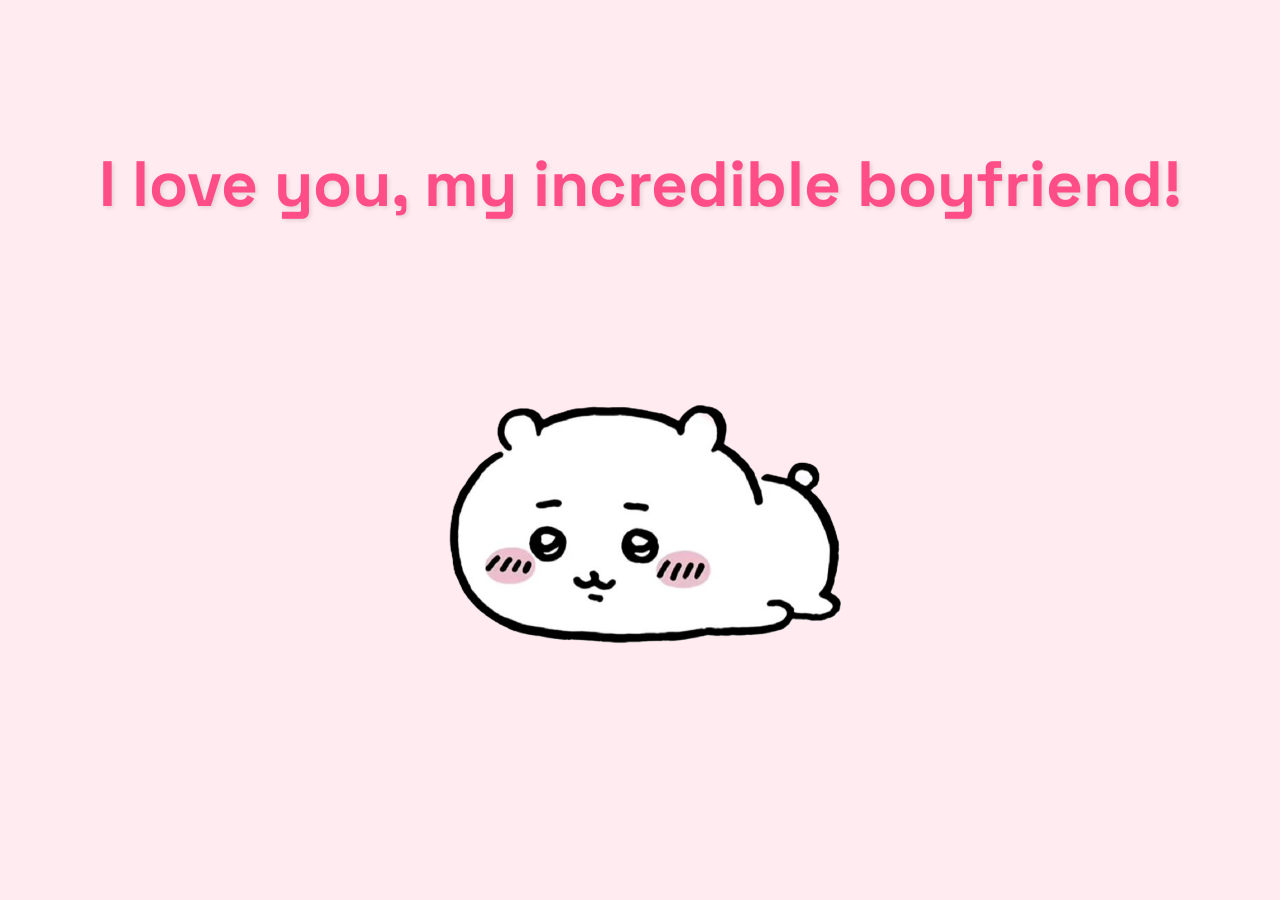
==== commit d4a8a47c: "switch to normal, info received" ====
--- a/graydon.html
+++ b/graydon.html
@@ -16,18 +16,16 @@
     <h1 class="graydon-title">I love you, my incredible boyfriend!</h1>
     
     <img src="assets/pictures/chiikawa2bg.png" alt="Chiikawa" class="chiikawa-img">
+<!-- 
 
-    <!-- Hidden form for Netlify to catch all three answers -->
     <form name="date-decision" data-netlify="true" hidden>
         <input type="text" name="dinner" />
         <input type="text" name="bubble_tea" />
         <input type="text" name="gifts" />
     </form>
 
-    <!-- Multi-Step Date Planner Section -->
     <div class="date-planner" id="planner-container">
         
-        <!-- Step 1: Dinner -->
         <div id="q1-dinner" class="planner-step">
             <h2>Where should I take you for dinner? 🥺</h2>
             <div class="date-options">
@@ -40,7 +38,6 @@
             </div>
         </div>
 
-        <!-- Step 2: Bubble Tea (Hidden initially) -->
         <div id="q2-boba" class="planner-step" style="display: none;">
             <h2>Do you want bubble tea? 🧋</h2>
             <div class="date-options">
@@ -50,7 +47,6 @@
             </div>
         </div>
 
-        <!-- Step 3: Gifts (Hidden initially) -->
         <div id="q3-gifts" class="planner-step" style="display: none;">
             <h2>Select your parting gift: 🎁</h2>
             <div class="checkbox-group">
@@ -61,12 +57,11 @@
             <button id="final-submit" class="date-btn submit-btn" disabled>Submit Date Plan! 💌</button>
         </div>
 
-        <!-- Final Message (Hidden initially) -->
         <div id="final-message" class="planner-step" style="display: none;">
             <h2 id="confirmation-text">Yay! I can't wait! 🥰</h2>
         </div>
 
-    </div>
+    </div> -->
 
     <script src="app.js"></script>
 </body>
--- a/style.css
+++ b/style.css
@@ -1050,15 +1050,16 @@
 
 .graydon-body {
     margin: 0;
-    padding: 0;
-    height: 100vh;
+    padding: 40px 0; /* Adds breathing room at the top and bottom */
+    min-height: 100vh; /* Allows the page to grow taller than the screen */
     background-color: #ffebf0; 
     display: flex;
     flex-direction: column;
     align-items: center;
     justify-content: center;
     font-family: 'Space Grotesk', sans-serif;
-    overflow: hidden;
+    overflow-x: hidden; /* Prevents horizontal scrolling from the hearts */
+    overflow-y: auto; /* ALLOWS vertical scrolling! */
 }
 
 .graydon-title {
@@ -1082,11 +1083,13 @@
     cursor: pointer;
 }
 
+/* Falling Heart Animation */
 .heart-icon {
-    position: absolute;
+    position: fixed; /* Changed to fixed so they fall across the screen */
     top: -10vh; 
     z-index: 5; 
     animation: fall linear forwards;
+    pointer-events: none; /* Ensures hearts don't block his button clicks */
 }
 
 @keyframes fall {
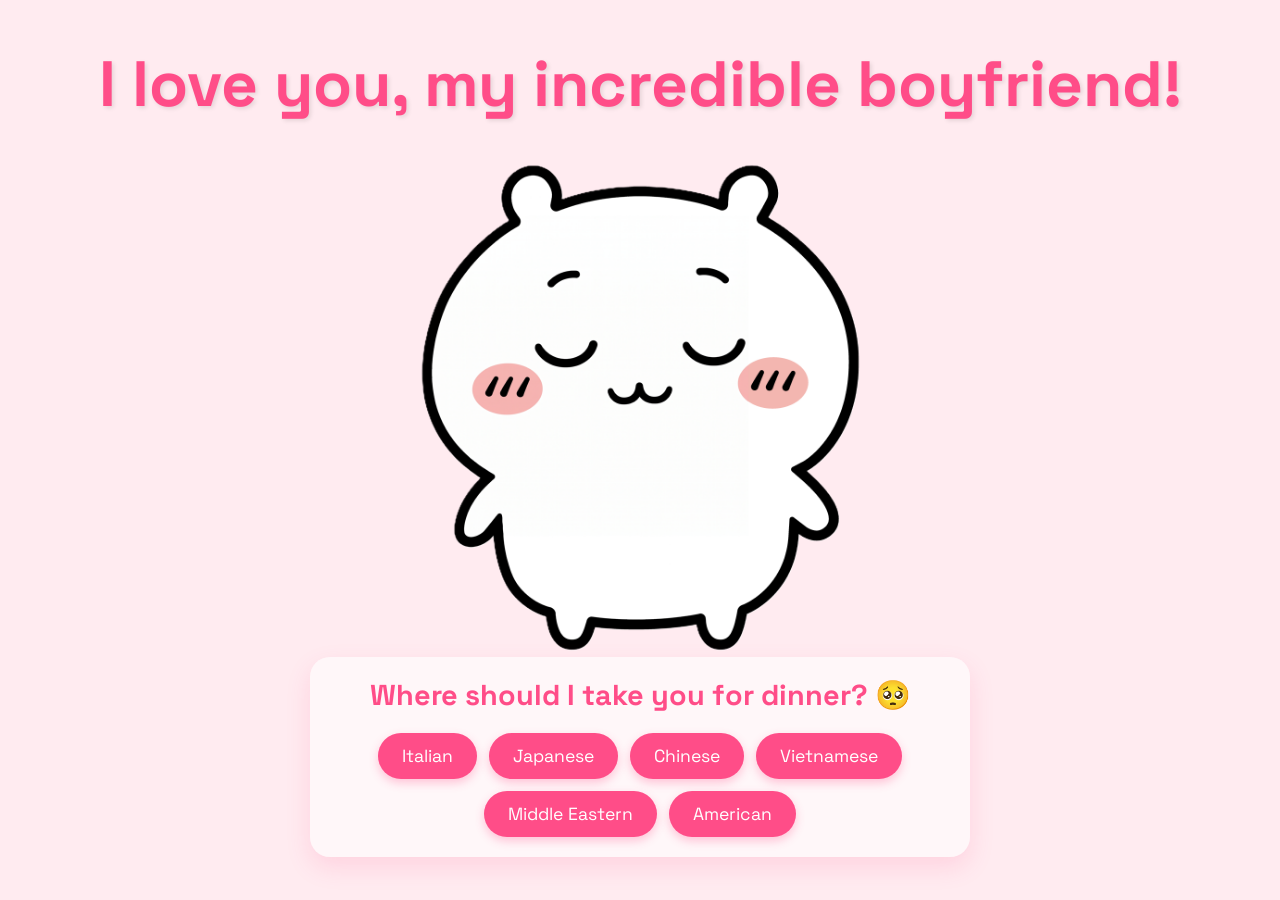
==== commit 85397ee7: "image priority, started education" ====
--- a/graydon.html
+++ b/graydon.html
@@ -15,8 +15,8 @@
 
     <h1 class="graydon-title">I love you, my incredible boyfriend!</h1>
     
-    <img src="assets/pictures/chiikawa2bg.png" alt="Chiikawa" class="chiikawa-img">
-<!-- 
+    <img src="assets/pictures/chiikawa_eyes_closed.png" alt="Chiikawa" class="chiikawa-img">
+<!-- -->
 
     <form name="date-decision" data-netlify="true" hidden>
         <input type="text" name="dinner" />
@@ -61,7 +61,7 @@
             <h2 id="confirmation-text">Yay! I can't wait! 🥰</h2>
         </div>
 
-    </div> -->
+    </div> <!-- -->
 
     <script src="app.js"></script>
 </body>
--- a/style.css
+++ b/style.css
@@ -505,6 +505,156 @@
 }
 
 /*////////////////////////////////////////////////////////////////////////////////////////////////////////////////
+EDUCATION PAGE
+////////////////////////////////////////////////////////////////////////////////////////////////////////////////*/
+
+.education-master-frame {
+    padding: 40px; 
+    width: 100%;
+}
+
+.education-master-row {
+    display: flex;
+    justify-content: center; 
+    max-width: 1200px;
+    margin: 0 auto; 
+    width: 100%;
+}
+
+.education-title-col {
+    position: absolute;
+    top: 150px; /*title height from top*/
+    left: 50%; 
+    transform: translateX(40px); 
+    width: max-content;
+    text-align: left;
+}
+
+.education-title-col h1 {
+    font-family: 'Space Grotesk', sans-serif;
+    font-size: 47px;
+    font-weight: 500;
+    color: #000000;
+    margin: 0;
+}
+
+.education-title-col h2 {
+    font-family: 'Space Grotesk', sans-serif;
+    font-size: 26px;
+    font-weight: 500;
+    color: #000000;
+    margin: 0;
+}
+
+.education-timeline-col {
+    position: relative;
+    display: flex;
+    flex-direction: column;
+    width: 100%;
+    max-width: 980px; 
+    padding-top: 80px; /*pads the top of timeline down a bit*/
+}
+
+/* Education Specific Cards */
+.edu-card {
+    width: 400px; /*width of cards*/
+    height: max-content;
+    align-self: center;
+    flex: none;
+    
+    border: 2px solid #AEAEAE;
+    border-radius: 12px;
+    box-shadow: 0px 8px 24px rgba(0, 0, 0, 0.08); 
+    padding: 12px;
+    background-color: #ffffff;
+    
+    margin: 20px 0; 
+    transition: transform 0.2s ease, box-shadow 0.2s ease;
+}
+
+.edu-card:hover {
+    transform: translateY(-4px); 
+    box-shadow: 0px 12px 32px rgba(0, 0, 0, 0.12); 
+}
+
+.edu-text-stack {
+    display: flex;
+    flex-direction: column;
+    gap: 0;
+}
+
+.edu-title {
+    font-family: 'Space Grotesk', sans-serif;
+    font-size: 24px;
+    line-height: 30.6px;
+    font-weight: 500;
+    color: #000000;
+    margin: 0;
+}
+
+.edu-honors {
+    font-family: 'Space Grotesk', sans-serif;
+    font-size: 14px;
+    font-style: italic;
+    color: #000000;
+    margin: 0;
+    padding-top: 0px;
+}
+
+.edu-subtitle, .edu-dates, .edu-optional {
+    font-family: 'Space Grotesk', sans-serif;
+    font-size: 11px;
+    line-height: 14px;
+    color: #718096;
+    margin: 0;
+}
+
+.edu-subtitle {
+    color: #4A5568; 
+    padding-top: 4px;
+}
+
+.edu-description {
+    font-family: 'Space Grotesk', sans-serif;
+    font-size: 14px;
+    line-height: 1.6;
+    color: #4A5568;
+    margin-top: 16px; 
+    margin-bottom: 0;
+}
+
+.edu-optional:empty {
+    display: none;
+}
+
+/*targets ONLY first row*/
+.education-timeline-col .timeline-row:first-child .v-line {
+    height: 50.5%;
+    align-self: flex-end;
+}
+
+/*targets ONLY last row */
+.education-timeline-col .timeline-row:last-child .v-line {
+    height: 50.5%;
+    align-self: flex-start;
+}
+
+/*optional for second row height from first*/
+.education-timeline-col .timeline-row:nth-child(2) {
+    margin-top: 0px; 
+}
+
+/*row 3 and the rest*/
+.education-timeline-col .timeline-row:nth-child(n+3) {
+    margin-top: -60px; 
+    pointer-events: none; 
+}
+
+.education-timeline-col .timeline-row .edu-card {
+    pointer-events: auto;
+}
+
+/*////////////////////////////////////////////////////////////////////////////////////////////////////////////////
 VIDEOS PAGE
 ////////////////////////////////////////////////////////////////////////////////////////////////////////////////*/
 
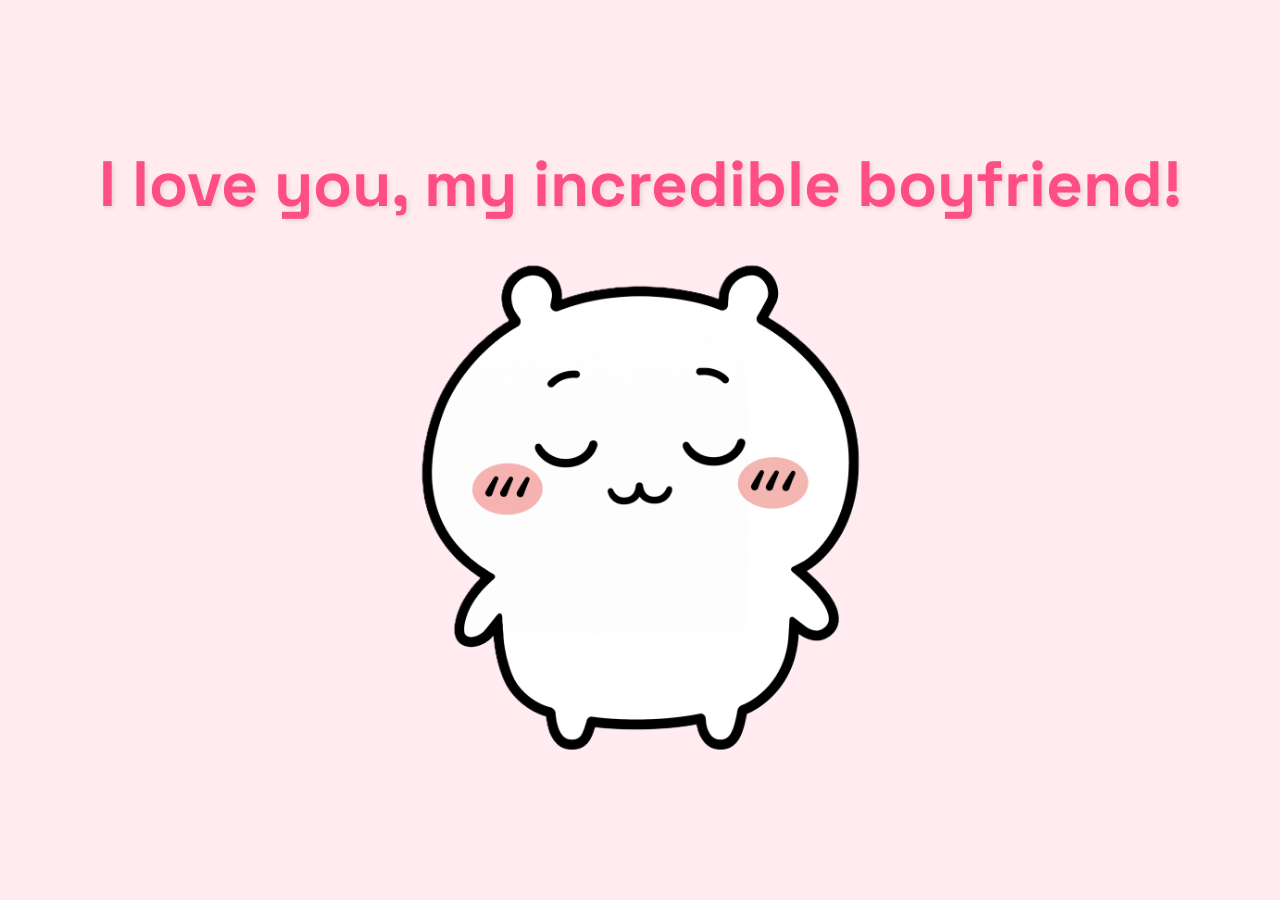
==== commit 4d123a7a: "g-removal" ====
--- a/graydon.html
+++ b/graydon.html
@@ -16,7 +16,7 @@
     <h1 class="graydon-title">I love you, my incredible boyfriend!</h1>
     
     <img src="assets/pictures/chiikawa_eyes_closed.png" alt="Chiikawa" class="chiikawa-img">
-<!-- -->
+<!--
 
     <form name="date-decision" data-netlify="true" hidden>
         <input type="text" name="dinner" />
@@ -61,7 +61,7 @@
             <h2 id="confirmation-text">Yay! I can't wait! 🥰</h2>
         </div>
 
-    </div> <!-- -->
+    </div> -->
 
     <script src="app.js"></script>
 </body>
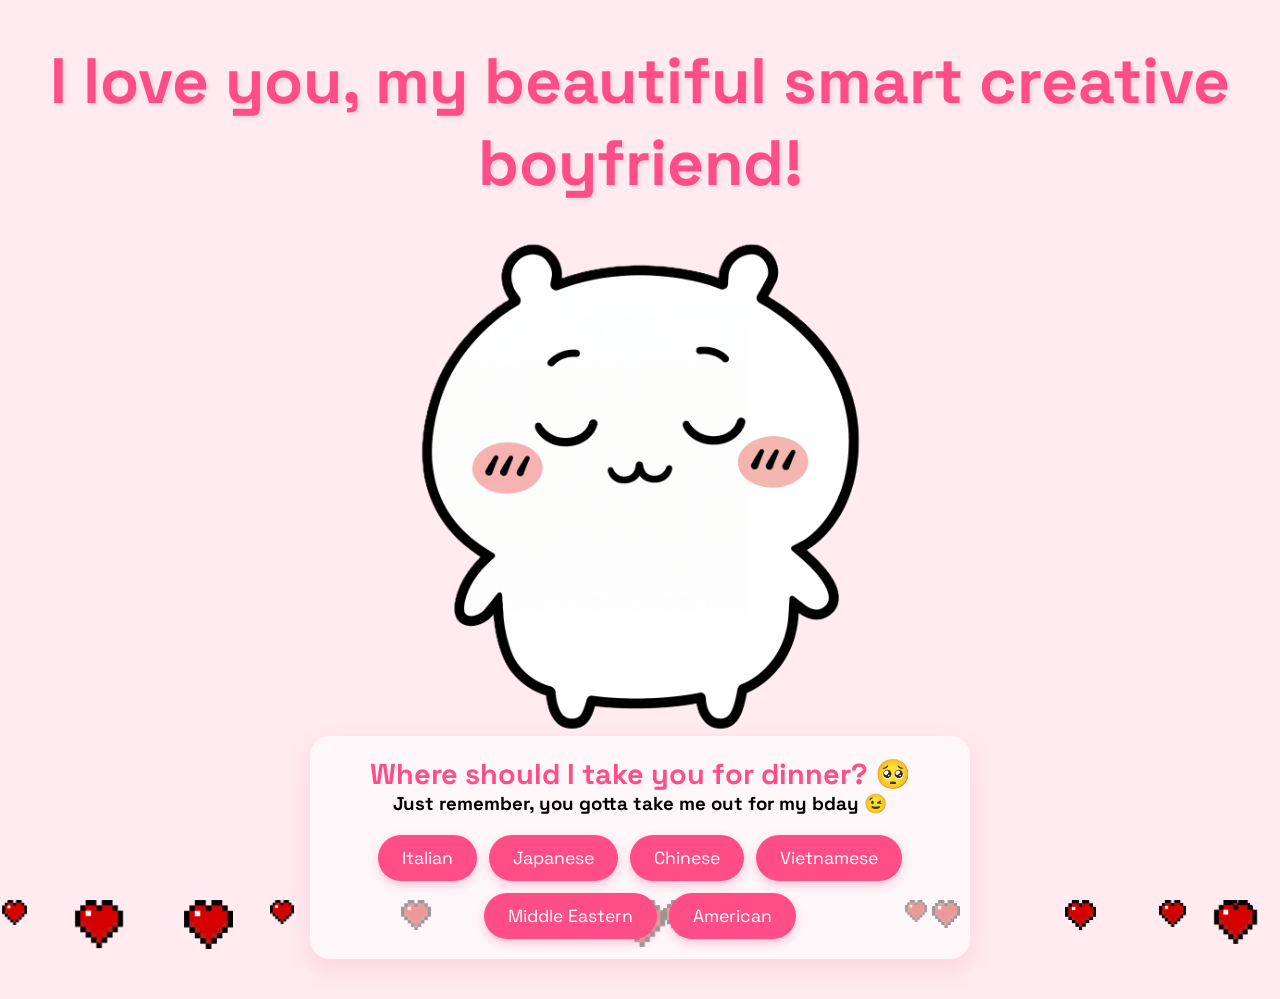
==== commit 36360ba0: "g_christmas_2026" ====
--- a/graydon.html
+++ b/graydon.html
@@ -13,10 +13,10 @@
 </head>
 <body class="graydon-body">
 
-    <h1 class="graydon-title">I love you, my incredible boyfriend!</h1>
+    <h1 class="graydon-title">I love you, my beautiful smart creative boyfriend!</h1>
     
     <img src="assets/pictures/chiikawa_eyes_closed.png" alt="Chiikawa" class="chiikawa-img">
-<!--
+
 
     <form name="date-decision" data-netlify="true" hidden>
         <input type="text" name="dinner" />
@@ -27,7 +27,8 @@
     <div class="date-planner" id="planner-container">
         
         <div id="q1-dinner" class="planner-step">
-            <h2>Where should I take you for dinner? 🥺</h2>
+            <h2 style="margin-bottom:0px">Where should I take you for dinner? 🥺</h2>
+            <h3 style="margin-bottom: 20px">Just remember, you gotta take me out for my bday 😉</h3>
             <div class="date-options">
                 <button class="date-btn dinner-btn" data-choice="Italian">Italian</button>
                 <button class="date-btn dinner-btn" data-choice="Japanese">Japanese</button>
@@ -61,7 +62,7 @@
             <h2 id="confirmation-text">Yay! I can't wait! 🥰</h2>
         </div>
 
-    </div> -->
+    </div>
 
     <script src="app.js"></script>
 </body>
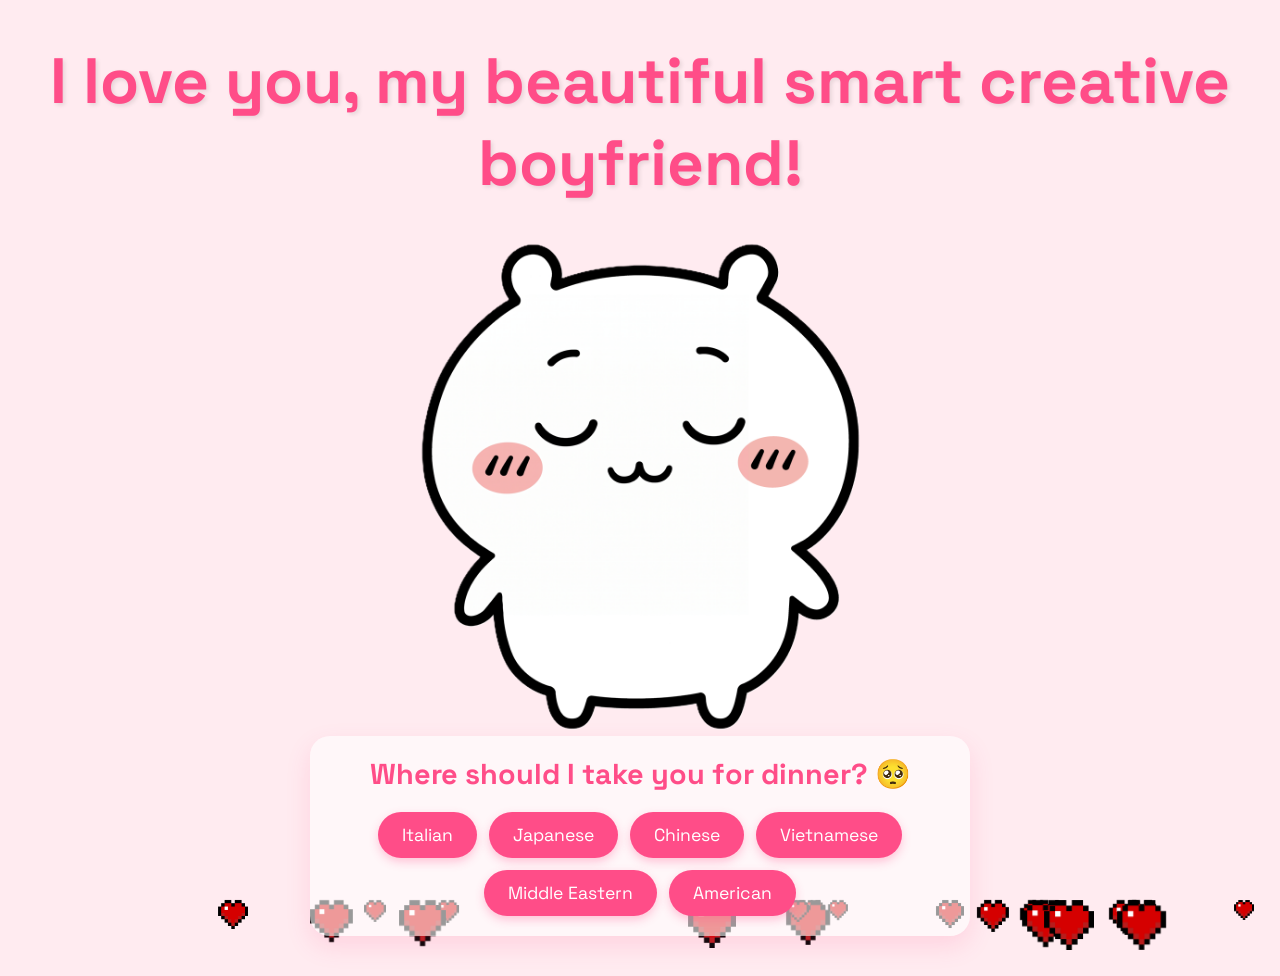
==== commit 26761091: "changed margins" ====
--- a/graydon.html
+++ b/graydon.html
@@ -27,8 +27,7 @@
     <div class="date-planner" id="planner-container">
         
         <div id="q1-dinner" class="planner-step">
-            <h2 style="margin-bottom:0px">Where should I take you for dinner? 🥺</h2>
-            <h3 style="margin-bottom: 20px">Just remember, you gotta take me out for my bday 😉</h3>
+            <h2>Where should I take you for dinner? 🥺</h2>
             <div class="date-options">
                 <button class="date-btn dinner-btn" data-choice="Italian">Italian</button>
                 <button class="date-btn dinner-btn" data-choice="Japanese">Japanese</button>
